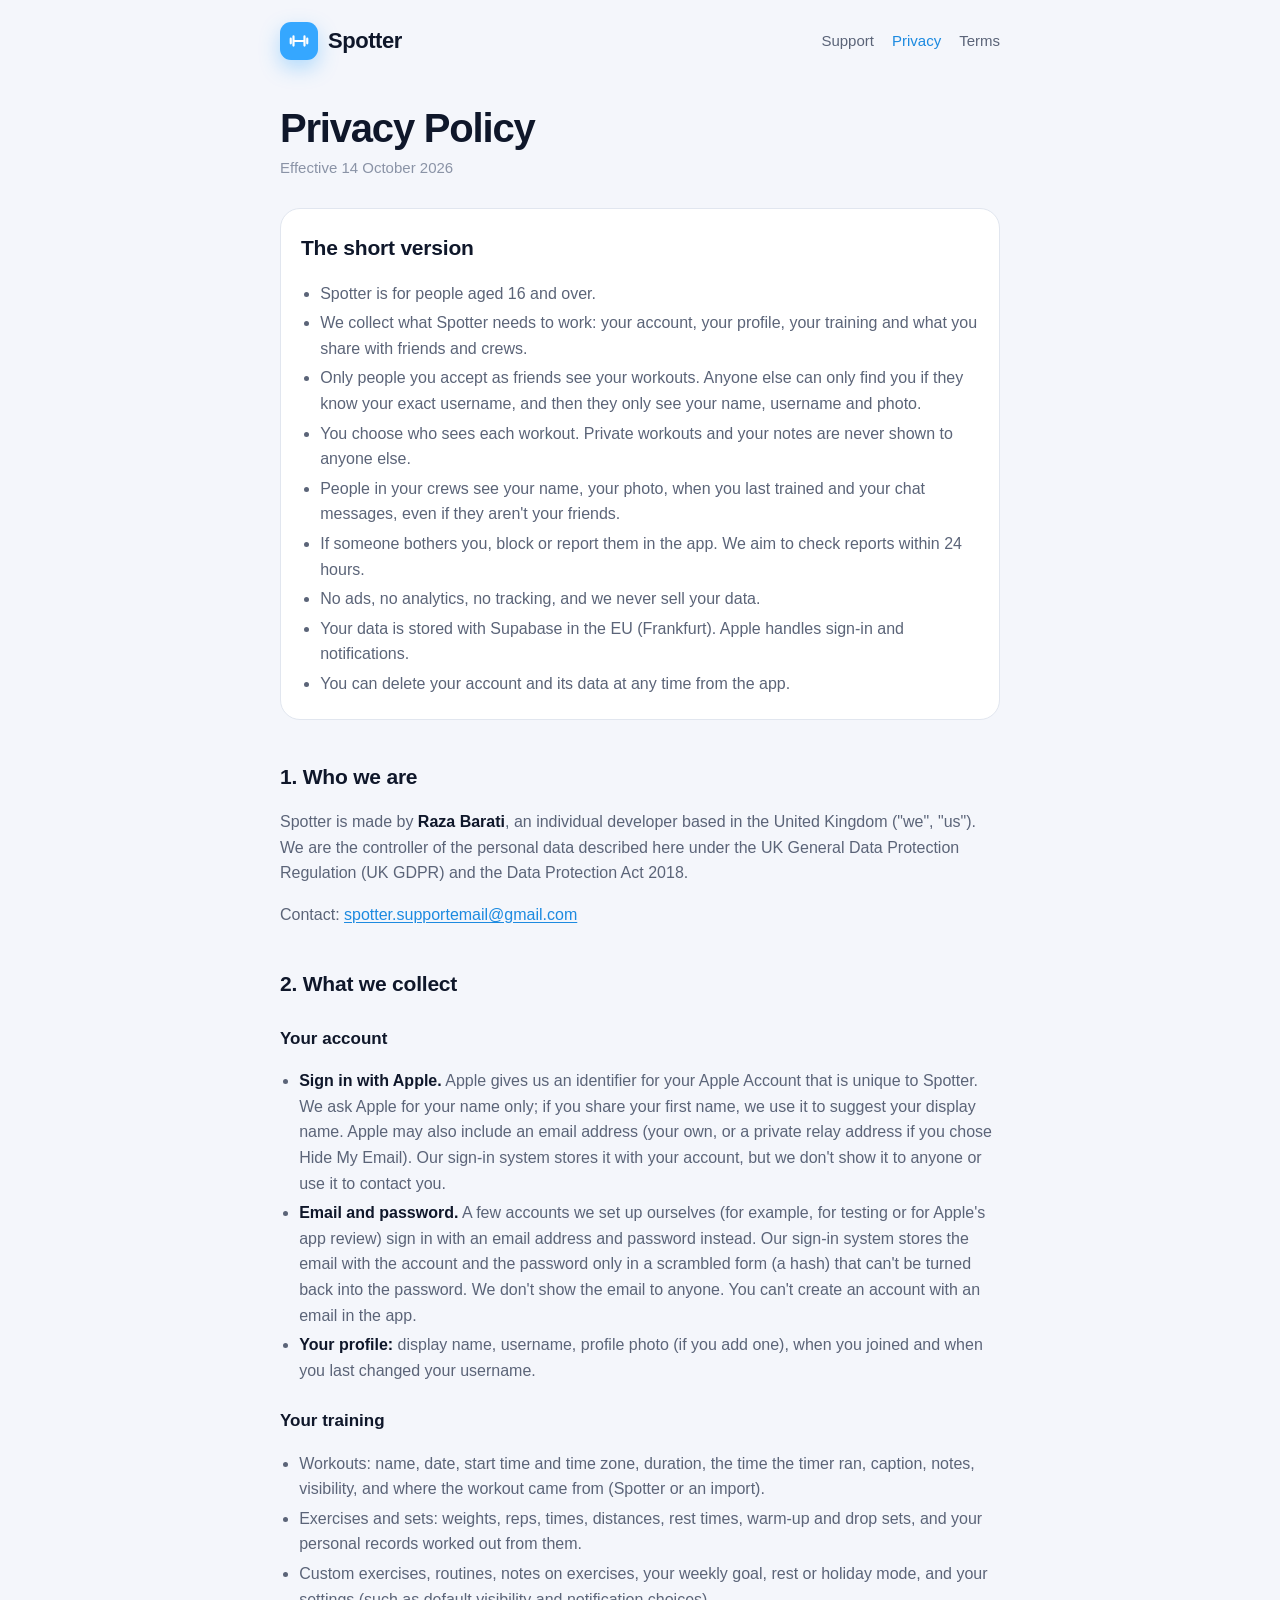
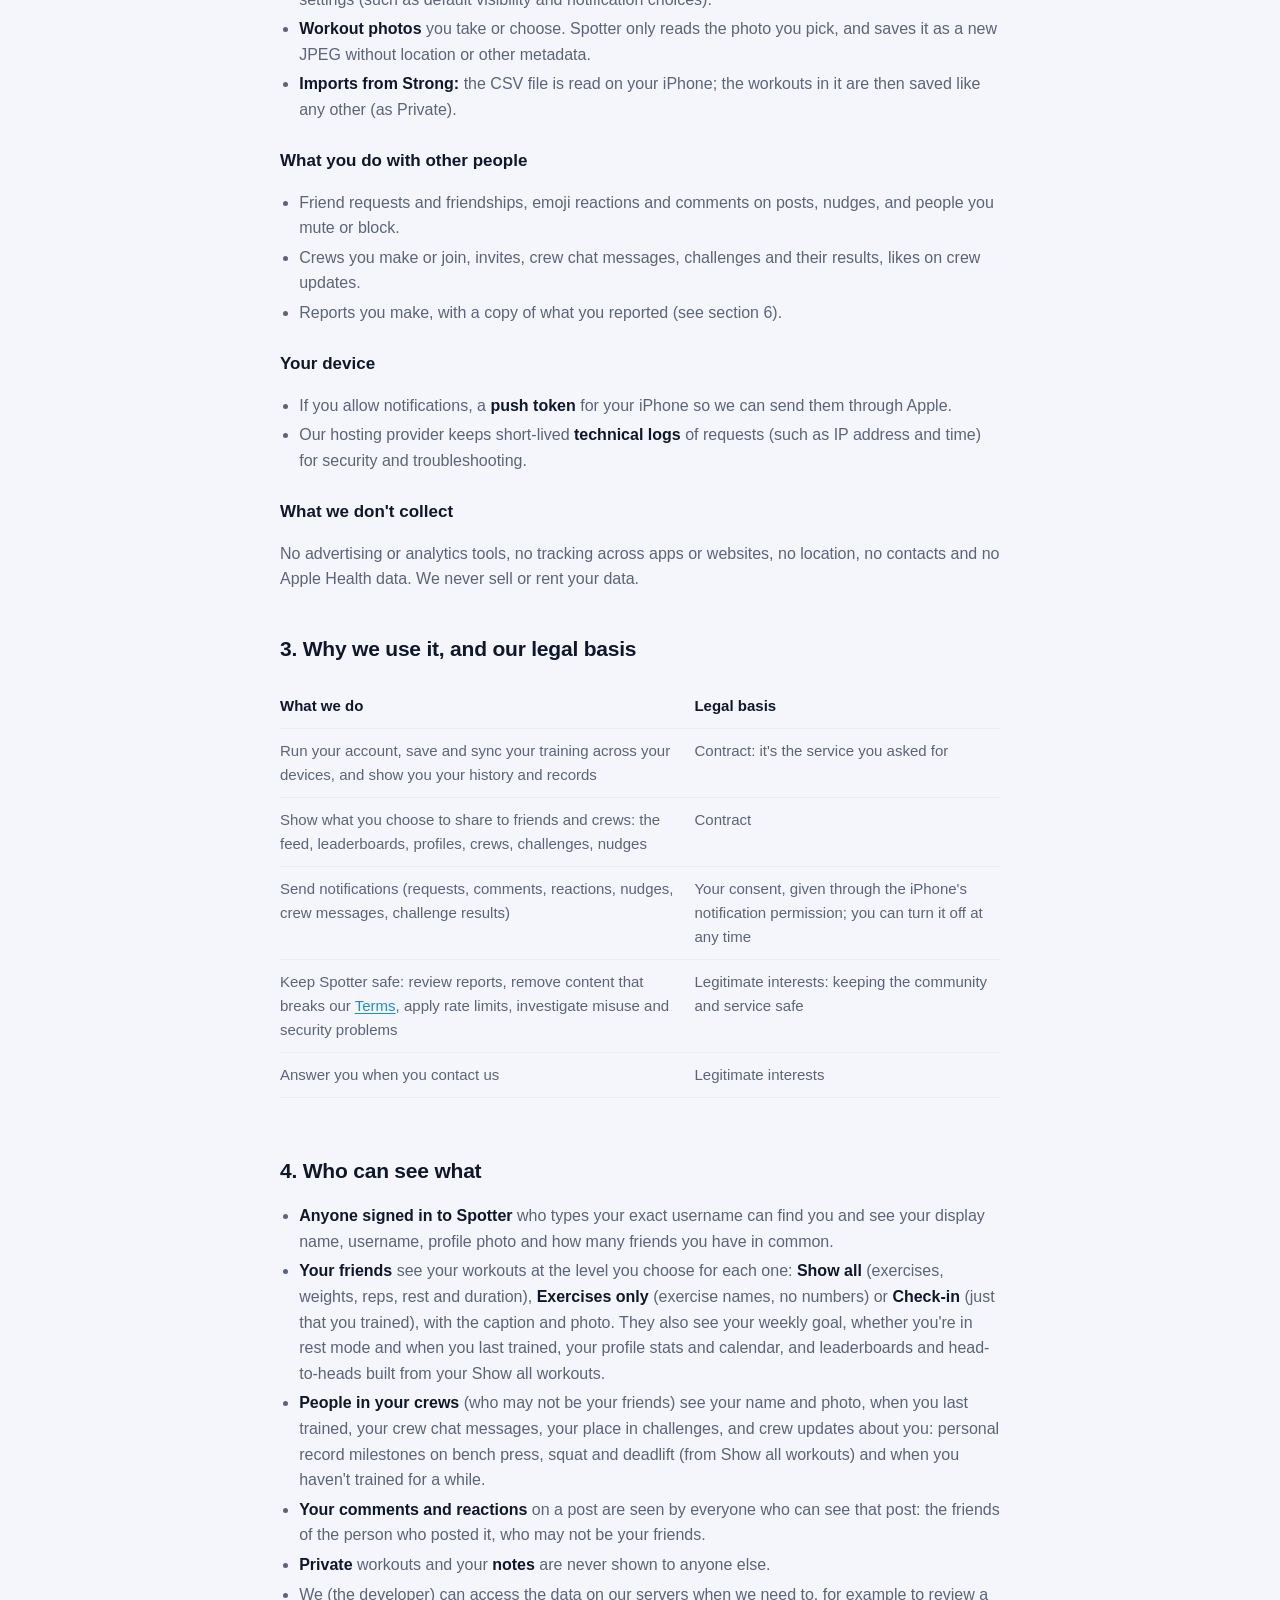
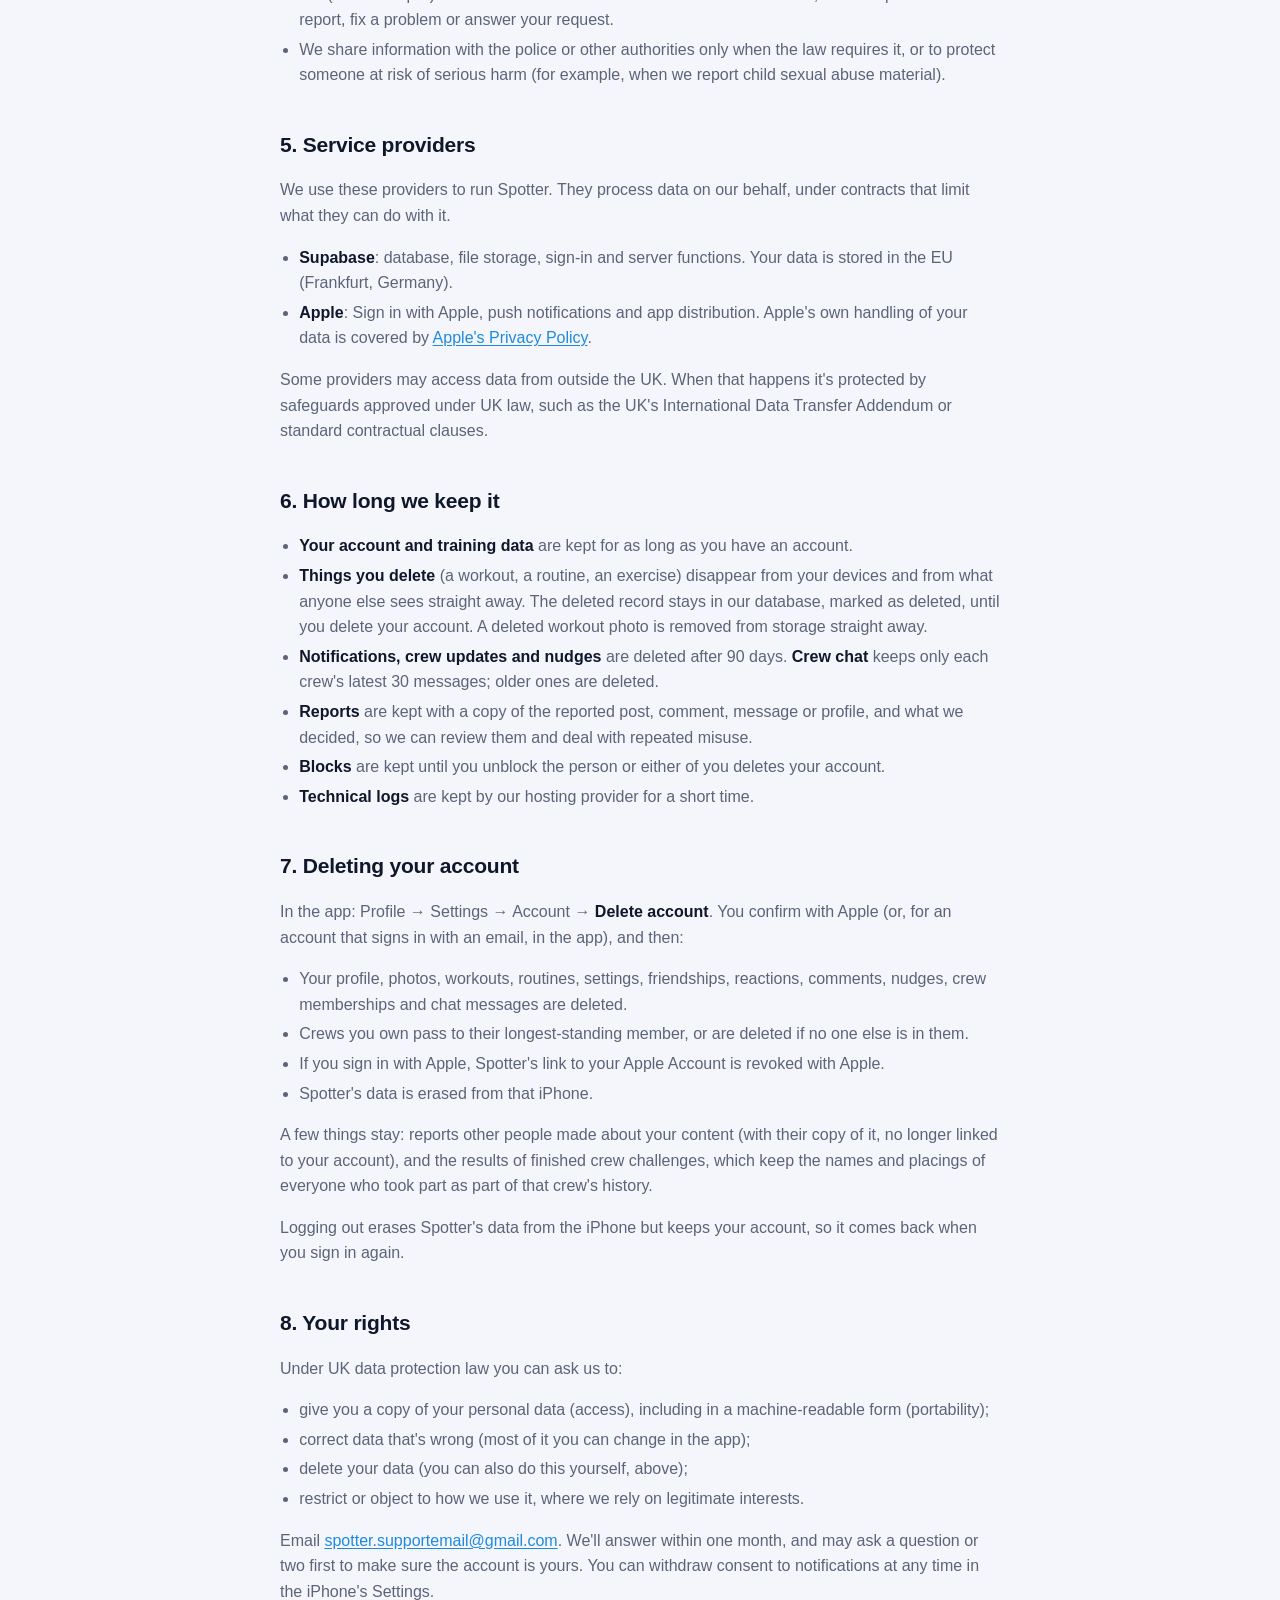
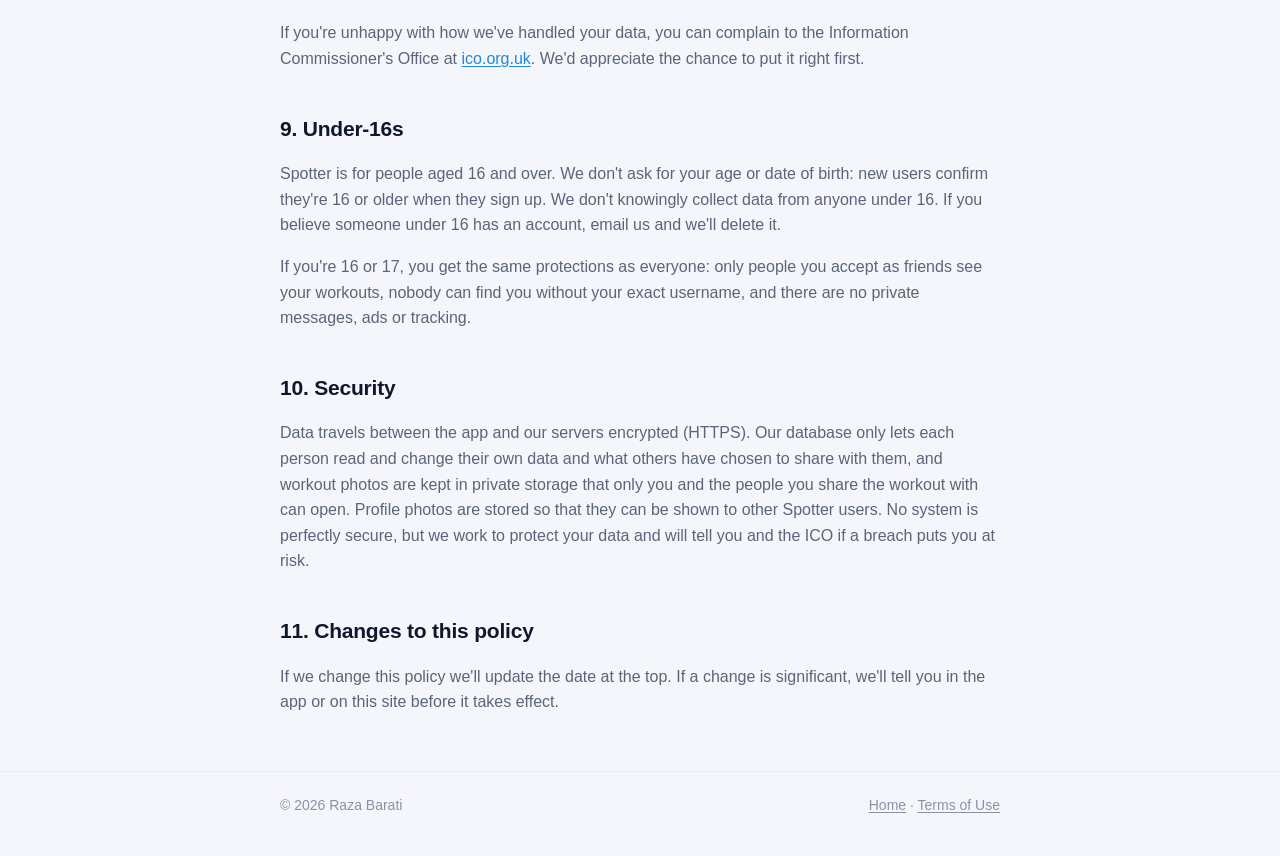
==== privacy.html @ 1de318d5 "Add files via upload" ====
<!doctype html>
<html lang="en-GB">
<head>
  <meta charset="utf-8">
  <meta name="viewport" content="width=device-width, initial-scale=1">
  <title>Spotter Privacy Policy</title>
  <meta name="description" content="What data Spotter collects, who can see it, how long it's kept and your rights.">
  <link rel="icon" href="icon.svg" type="image/svg+xml">
  <link rel="stylesheet" href="style.css">
</head>
<body>
  <header>
    <div class="wrap">
      <a class="brand" href="./">
        <span class="logo"><svg viewBox="0 0 24 24" fill="none" stroke="currentColor" stroke-width="2.4" stroke-linecap="round" stroke-linejoin="round" aria-hidden="true"><path d="M6 7v10M3 9.5v5M18 7v10M21 9.5v5M6 12h12"/></svg></span>
        <span>Spotter</span>
      </a>
      <nav aria-label="Site">
        <a href="./#support">Support</a>
        <a href="privacy.html" aria-current="page">Privacy</a>
        <a href="terms.html">Terms</a>
      </nav>
    </div>
  </header>

  <main class="wrap doc">
    <h1>Privacy Policy</h1>
    <p class="updated">Effective 14 October 2026</p>

    <div class="summary-box">
      <h2 style="margin-top: 16px">The short version</h2>
      <ul>
        <li>Spotter is for people aged 16 and over.</li>
        <li>We collect what Spotter needs to work: your account, your profile, your training and what you share with friends and crews.</li>
        <li>Only people you accept as friends see your workouts. Anyone else can only find you if they know your exact username, and then they only see your name, username and photo.</li>
        <li>You choose who sees each workout. Private workouts and your notes are never shown to anyone else.</li>
        <li>People in your crews see your name, your photo, when you last trained and your chat messages, even if they aren't your friends.</li>
        <li>If someone bothers you, block or report them in the app. We aim to check reports within 24 hours.</li>
        <li>No ads, no analytics, no tracking, and we never sell your data.</li>
        <li>Your data is stored with Supabase in the EU (Frankfurt). Apple handles sign-in and notifications.</li>
        <li>You can delete your account and its data at any time from the app.</li>
      </ul>
    </div>

    <h2>1. Who we are</h2>
    <p>Spotter is made by <strong>Raza Barati</strong>, an individual developer based in the United Kingdom ("we", "us"). We are the controller of the personal data described here under the UK General Data Protection Regulation (UK GDPR) and the Data Protection Act 2018.</p>
    <p>Contact: <a href="mailto:spotter.supportemail@gmail.com">spotter.supportemail@gmail.com</a></p>

    <h2>2. What we collect</h2>

    <h3>Your account</h3>
    <ul>
      <li><strong>Sign in with Apple.</strong> Apple gives us an identifier for your Apple Account that is unique to Spotter. We ask Apple for your name only; if you share your first name, we use it to suggest your display name. Apple may also include an email address (your own, or a private relay address if you chose Hide My Email). Our sign-in system stores it with your account, but we don't show it to anyone or use it to contact you.</li>
      <li><strong>Email and password.</strong> A few accounts we set up ourselves (for example, for testing or for Apple's app review) sign in with an email address and password instead. Our sign-in system stores the email with the account and the password only in a scrambled form (a hash) that can't be turned back into the password. We don't show the email to anyone. You can't create an account with an email in the app.</li>
      <li><strong>Your profile:</strong> display name, username, profile photo (if you add one), when you joined and when you last changed your username.</li>
    </ul>

    <h3>Your training</h3>
    <ul>
      <li>Workouts: name, date, start time and time zone, duration, the time the timer ran, caption, notes, visibility, and where the workout came from (Spotter or an import).</li>
      <li>Exercises and sets: weights, reps, times, distances, rest times, warm-up and drop sets, and your personal records worked out from them.</li>
      <li>Custom exercises, routines, notes on exercises, your weekly goal, rest or holiday mode, and your settings (such as default visibility and notification choices).</li>
      <li><strong>Workout photos</strong> you take or choose. Spotter only reads the photo you pick, and saves it as a new JPEG without location or other metadata.</li>
      <li><strong>Imports from Strong:</strong> the CSV file is read on your iPhone; the workouts in it are then saved like any other (as Private).</li>
    </ul>

    <h3>What you do with other people</h3>
    <ul>
      <li>Friend requests and friendships, emoji reactions and comments on posts, nudges, and people you mute or block.</li>
      <li>Crews you make or join, invites, crew chat messages, challenges and their results, likes on crew updates.</li>
      <li>Reports you make, with a copy of what you reported (see section 6).</li>
    </ul>

    <h3>Your device</h3>
    <ul>
      <li>If you allow notifications, a <strong>push token</strong> for your iPhone so we can send them through Apple.</li>
      <li>Our hosting provider keeps short-lived <strong>technical logs</strong> of requests (such as IP address and time) for security and troubleshooting.</li>
    </ul>

    <h3>What we don't collect</h3>
    <p>No advertising or analytics tools, no tracking across apps or websites, no location, no contacts and no Apple Health data. We never sell or rent your data.</p>

    <h2>3. Why we use it, and our legal basis</h2>
    <div class="table-scroll">
      <table>
        <tr><th>What we do</th><th>Legal basis</th></tr>
        <tr><td>Run your account, save and sync your training across your devices, and show you your history and records</td><td>Contract: it's the service you asked for</td></tr>
        <tr><td>Show what you choose to share to friends and crews: the feed, leaderboards, profiles, crews, challenges, nudges</td><td>Contract</td></tr>
        <tr><td>Send notifications (requests, comments, reactions, nudges, crew messages, challenge results)</td><td>Your consent, given through the iPhone's notification permission; you can turn it off at any time</td></tr>
        <tr><td>Keep Spotter safe: review reports, remove content that breaks our <a href="terms.html">Terms</a>, apply rate limits, investigate misuse and security problems</td><td>Legitimate interests: keeping the community and service safe</td></tr>
        <tr><td>Answer you when you contact us</td><td>Legitimate interests</td></tr>
      </table>
    </div>

    <h2>4. Who can see what</h2>
    <ul>
      <li><strong>Anyone signed in to Spotter</strong> who types your exact username can find you and see your display name, username, profile photo and how many friends you have in common.</li>
      <li><strong>Your friends</strong> see your workouts at the level you choose for each one: <strong>Show all</strong> (exercises, weights, reps, rest and duration), <strong>Exercises only</strong> (exercise names, no numbers) or <strong>Check-in</strong> (just that you trained), with the caption and photo. They also see your weekly goal, whether you're in rest mode and when you last trained, your profile stats and calendar, and leaderboards and head-to-heads built from your Show all workouts.</li>
      <li><strong>People in your crews</strong> (who may not be your friends) see your name and photo, when you last trained, your crew chat messages, your place in challenges, and crew updates about you: personal record milestones on bench press, squat and deadlift (from Show all workouts) and when you haven't trained for a while.</li>
      <li><strong>Your comments and reactions</strong> on a post are seen by everyone who can see that post: the friends of the person who posted it, who may not be your friends.</li>
      <li><strong>Private</strong> workouts and your <strong>notes</strong> are never shown to anyone else.</li>
      <li>We (the developer) can access the data on our servers when we need to, for example to review a report, fix a problem or answer your request.</li>
      <li>We share information with the police or other authorities only when the law requires it, or to protect someone at risk of serious harm (for example, when we report child sexual abuse material).</li>
    </ul>

    <h2>5. Service providers</h2>
    <p>We use these providers to run Spotter. They process data on our behalf, under contracts that limit what they can do with it.</p>
    <ul>
      <li><strong>Supabase</strong>: database, file storage, sign-in and server functions. Your data is stored in the EU (Frankfurt, Germany).</li>
      <li><strong>Apple</strong>: Sign in with Apple, push notifications and app distribution. Apple's own handling of your data is covered by <a href="https://www.apple.com/legal/privacy/">Apple's Privacy Policy</a>.</li>
    </ul>
    <p>Some providers may access data from outside the UK. When that happens it's protected by safeguards approved under UK law, such as the UK's International Data Transfer Addendum or standard contractual clauses.</p>

    <h2>6. How long we keep it</h2>
    <ul>
      <li><strong>Your account and training data</strong> are kept for as long as you have an account.</li>
      <li><strong>Things you delete</strong> (a workout, a routine, an exercise) disappear from your devices and from what anyone else sees straight away. The deleted record stays in our database, marked as deleted, until you delete your account. A deleted workout photo is removed from storage straight away.</li>
      <li><strong>Notifications, crew updates and nudges</strong> are deleted after 90 days. <strong>Crew chat</strong> keeps only each crew's latest 30 messages; older ones are deleted.</li>
      <li><strong>Reports</strong> are kept with a copy of the reported post, comment, message or profile, and what we decided, so we can review them and deal with repeated misuse.</li>
      <li><strong>Blocks</strong> are kept until you unblock the person or either of you deletes your account.</li>
      <li><strong>Technical logs</strong> are kept by our hosting provider for a short time.</li>
    </ul>

    <h2>7. Deleting your account</h2>
    <p>In the app: Profile → Settings → Account → <strong>Delete account</strong>. You confirm with Apple (or, for an account that signs in with an email, in the app), and then:</p>
    <ul>
      <li>Your profile, photos, workouts, routines, settings, friendships, reactions, comments, nudges, crew memberships and chat messages are deleted.</li>
      <li>Crews you own pass to their longest-standing member, or are deleted if no one else is in them.</li>
      <li>If you sign in with Apple, Spotter's link to your Apple Account is revoked with Apple.</li>
      <li>Spotter's data is erased from that iPhone.</li>
    </ul>
    <p>A few things stay: reports other people made about your content (with their copy of it, no longer linked to your account), and the results of finished crew challenges, which keep the names and placings of everyone who took part as part of that crew's history.</p>
    <p>Logging out erases Spotter's data from the iPhone but keeps your account, so it comes back when you sign in again.</p>

    <h2>8. Your rights</h2>
    <p>Under UK data protection law you can ask us to:</p>
    <ul>
      <li>give you a copy of your personal data (access), including in a machine-readable form (portability);</li>
      <li>correct data that's wrong (most of it you can change in the app);</li>
      <li>delete your data (you can also do this yourself, above);</li>
      <li>restrict or object to how we use it, where we rely on legitimate interests.</li>
    </ul>
    <p>Email <a href="mailto:spotter.supportemail@gmail.com">spotter.supportemail@gmail.com</a>. We'll answer within one month, and may ask a question or two first to make sure the account is yours. You can withdraw consent to notifications at any time in the iPhone's Settings.</p>
    <p>If you're unhappy with how we've handled your data, you can complain to the Information Commissioner's Office at <a href="https://ico.org.uk/make-a-complaint/">ico.org.uk</a>. We'd appreciate the chance to put it right first.</p>

    <h2>9. Under-16s</h2>
    <p>Spotter is for people aged 16 and over. We don't ask for your age or date of birth: new users confirm they're 16 or older when they sign up. We don't knowingly collect data from anyone under 16. If you believe someone under 16 has an account, email us and we'll delete it.</p>
    <p>If you're 16 or 17, you get the same protections as everyone: only people you accept as friends see your workouts, nobody can find you without your exact username, and there are no private messages, ads or tracking.</p>

    <h2>10. Security</h2>
    <p>Data travels between the app and our servers encrypted (HTTPS). Our database only lets each person read and change their own data and what others have chosen to share with them, and workout photos are kept in private storage that only you and the people you share the workout with can open. Profile photos are stored so that they can be shown to other Spotter users. No system is perfectly secure, but we work to protect your data and will tell you and the ICO if a breach puts you at risk.</p>

    <h2>11. Changes to this policy</h2>
    <p>If we change this policy we'll update the date at the top. If a change is significant, we'll tell you in the app or on this site before it takes effect.</p>
  </main>

  <footer>
    <div class="wrap">
      <span>© 2026 Raza Barati</span>
      <span><a href="./">Home</a> · <a href="terms.html">Terms of Use</a></span>
    </div>
  </footer>
</body>
</html>
---- style.css ----
/* Spotter's site: the app's Z10 colours (docs/mockups/Spotter-Z10-screens), light and dark. */

:root {
  --bg-page: #F4F6FB;
  --bg-surface: #FFFFFF;
  --bg-fill: #EEF2F8;
  --border: #E1E6EF;
  --separator: #E9EDF4;
  --text-primary: #0F172A;
  --text-secondary: #5B6478;
  --text-tertiary: #8A93A6;
  --accent: #35A7FF;
  --accent-text: #1C8AE0;
  --accent-tint: rgba(53, 167, 255, 0.12);
  --accent-glow: rgba(53, 167, 255, 0.35);
  --hero-glow: rgba(53, 167, 255, 0.16);
  color-scheme: light dark;
}

@media (prefers-color-scheme: dark) {
  :root {
    --bg-page: #22262E;
    --bg-surface: #2C3039;
    --bg-fill: #363B46;
    --border: #363B46;
    --separator: #3A3F4A;
    --text-primary: #F4F5F8;
    --text-secondary: #A0A6B3;
    --text-tertiary: #7F8593;
    --accent-text: #5DB8FF;
    --accent-tint: rgba(53, 167, 255, 0.16);
    --hero-glow: rgba(53, 167, 255, 0.22);
  }
}

* { box-sizing: border-box; }

html { -webkit-text-size-adjust: 100%; }

body {
  margin: 0;
  background: var(--bg-page);
  color: var(--text-primary);
  font: 16px/1.6 -apple-system, BlinkMacSystemFont, "SF Pro Text", "Segoe UI", Roboto, Helvetica, Arial, sans-serif;
}

a { color: var(--accent-text); text-underline-offset: 2px; }
a:hover { text-decoration-thickness: 2px; }

.wrap { max-width: 760px; margin: 0 auto; padding: 0 20px; }

/* Header */

header { padding: 22px 0; }
header .wrap { display: flex; align-items: center; justify-content: space-between; gap: 16px; flex-wrap: wrap; }

.brand { display: flex; align-items: center; gap: 10px; color: var(--text-primary); text-decoration: none; }
.brand span { font-size: 22px; font-weight: 700; letter-spacing: -0.02em; }

.logo {
  display: grid; place-items: center;
  width: 38px; height: 38px; border-radius: 11px;
  background: var(--accent); color: #FFFFFF;
  box-shadow: 0 8px 20px var(--accent-glow);
  flex: none;
}
.logo svg { width: 22px; height: 22px; }

nav { display: flex; gap: 18px; font-size: 15px; font-weight: 500; }
nav a { color: var(--text-secondary); text-decoration: none; }
nav a:hover, nav a[aria-current="page"] { color: var(--accent-text); }

/* Home */

.hero { position: relative; padding: 56px 0 40px; }
.hero::before {
  content: ""; position: absolute; z-index: -1;
  width: 360px; height: 360px; left: -80px; top: -40px; border-radius: 50%;
  background: radial-gradient(circle, var(--hero-glow), transparent 70%);
}
.hero h1 { margin: 0 0 14px; font-size: clamp(34px, 7vw, 52px); line-height: 1.08; letter-spacing: -0.03em; }
.hero p { margin: 0; max-width: 34em; font-size: 18px; color: var(--text-secondary); }

.features { display: grid; grid-template-columns: repeat(auto-fit, minmax(210px, 1fr)); gap: 12px; margin: 8px 0 48px; }

.card {
  background: var(--bg-surface);
  border: 1px solid var(--border);
  border-radius: 20px;
  padding: 18px;
}
.card h3 { margin: 0 0 4px; font-size: 16px; }
.card p { margin: 0; font-size: 15px; color: var(--text-secondary); }

.contact {
  display: flex; align-items: center; justify-content: space-between; gap: 12px; flex-wrap: wrap;
  background: var(--accent-tint); border-radius: 18px; padding: 18px 20px; margin: 0 0 20px;
}
.contact strong { display: block; }
.contact span { color: var(--text-secondary); font-size: 15px; }
.button {
  display: inline-block; padding: 11px 18px; border-radius: 999px;
  background: var(--accent); color: #FFFFFF; font-weight: 600; text-decoration: none;
}

details {
  background: var(--bg-surface); border: 1px solid var(--border); border-radius: 16px;
  padding: 0 18px; margin: 0 0 10px;
}
summary { cursor: pointer; padding: 15px 0; font-weight: 600; list-style-position: outside; }
details[open] summary { border-bottom: 1px solid var(--separator); margin-bottom: 12px; }
details p { margin: 0 0 14px; color: var(--text-secondary); }

/* Legal pages */

.doc { padding-top: 24px; padding-bottom: 40px; }
.doc h1 { margin: 0 0 6px; font-size: clamp(30px, 6vw, 40px); line-height: 1.1; letter-spacing: -0.03em; }
.doc .updated { margin: 0 0 28px; color: var(--text-tertiary); font-size: 15px; }
.doc h2 { margin: 40px 0 10px; font-size: 21px; letter-spacing: -0.01em; }
.doc h3 { margin: 24px 0 6px; font-size: 17px; }
.doc p, .doc li { color: var(--text-secondary); }
.doc strong { color: var(--text-primary); font-weight: 600; }
.doc ul { padding-left: 1.2em; }
.doc li { margin: 4px 0; }

.summary-box {
  background: var(--bg-surface); border: 1px solid var(--border); border-radius: 20px;
  padding: 6px 20px; margin: 0 0 8px;
}

table { width: 100%; border-collapse: collapse; margin: 8px 0 16px; font-size: 15px; }
th, td { text-align: left; vertical-align: top; padding: 10px 12px 10px 0; border-bottom: 1px solid var(--separator); }
th { color: var(--text-primary); font-weight: 600; }
td { color: var(--text-secondary); }
.table-scroll { overflow-x: auto; }

/* Footer */

footer { border-top: 1px solid var(--separator); padding: 22px 0 40px; color: var(--text-tertiary); font-size: 14px; }
footer .wrap { display: flex; justify-content: space-between; gap: 12px; flex-wrap: wrap; }
footer a { color: var(--text-tertiary); }
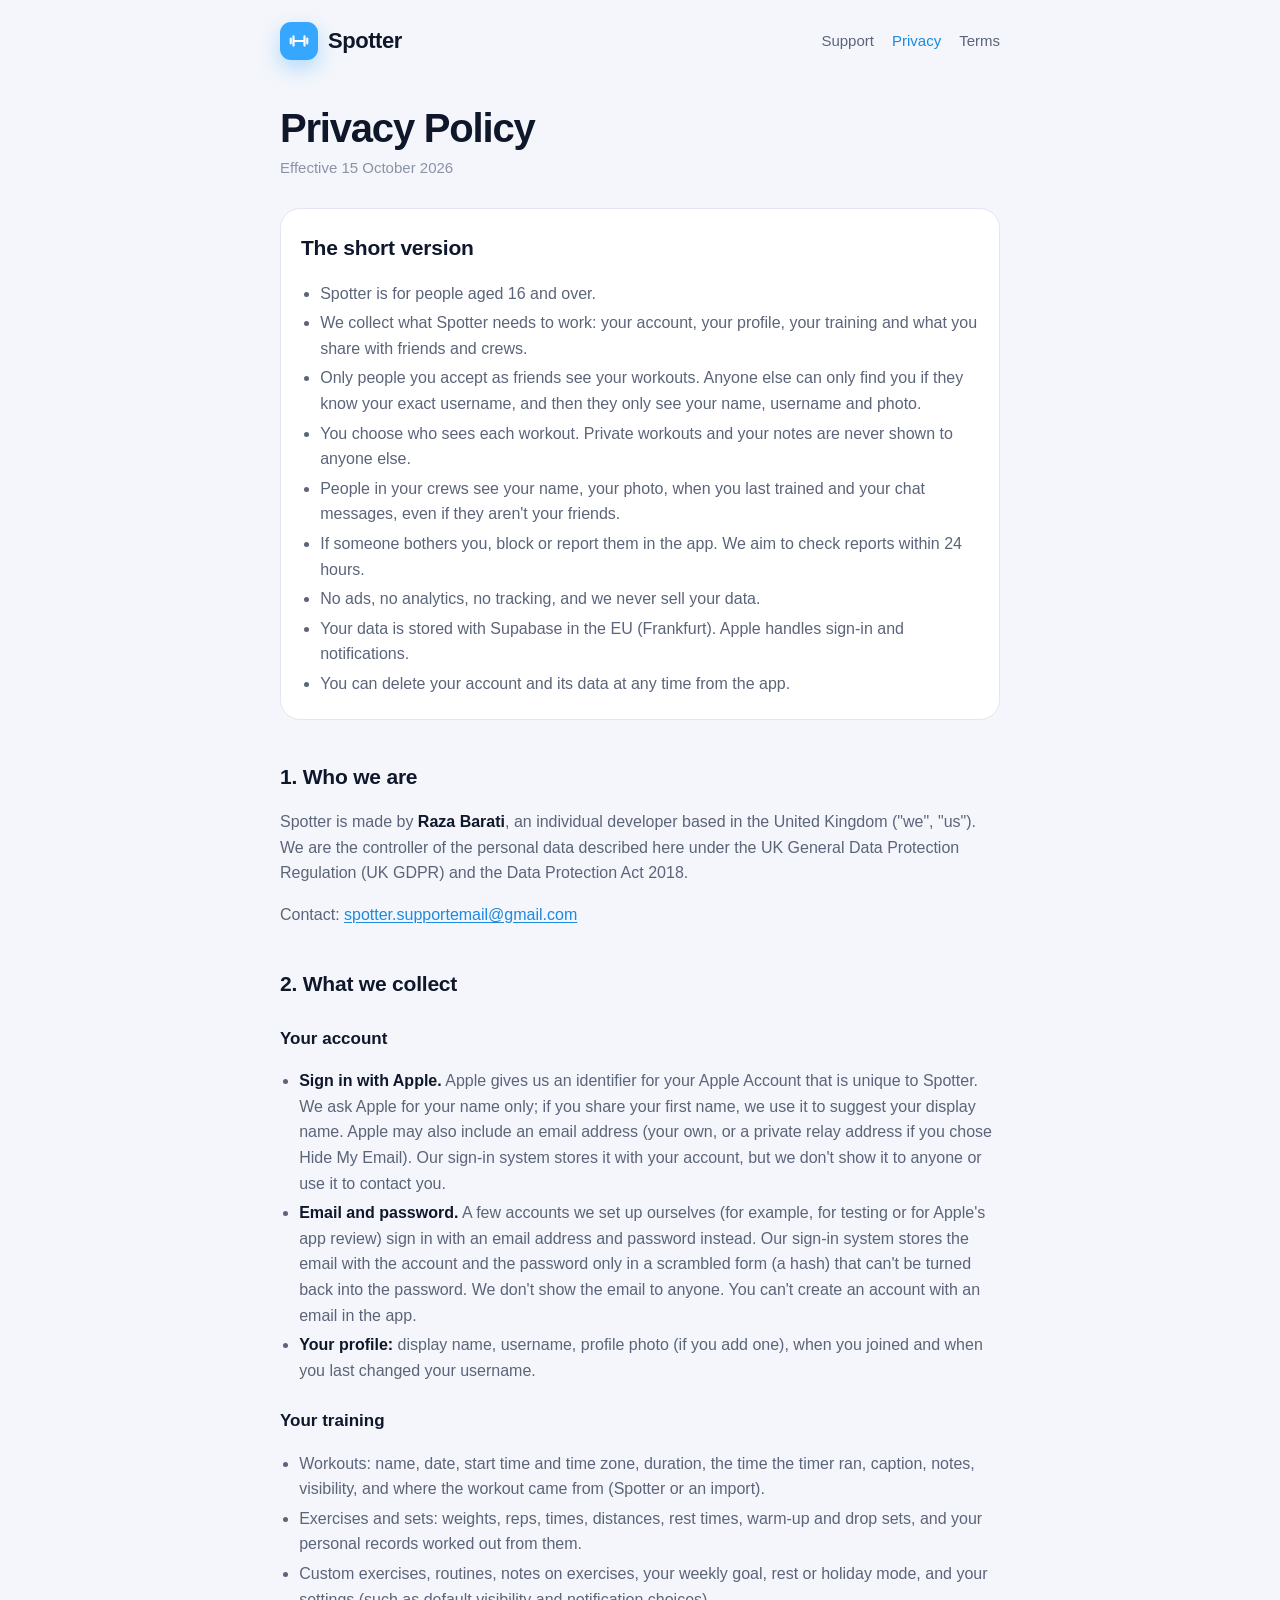
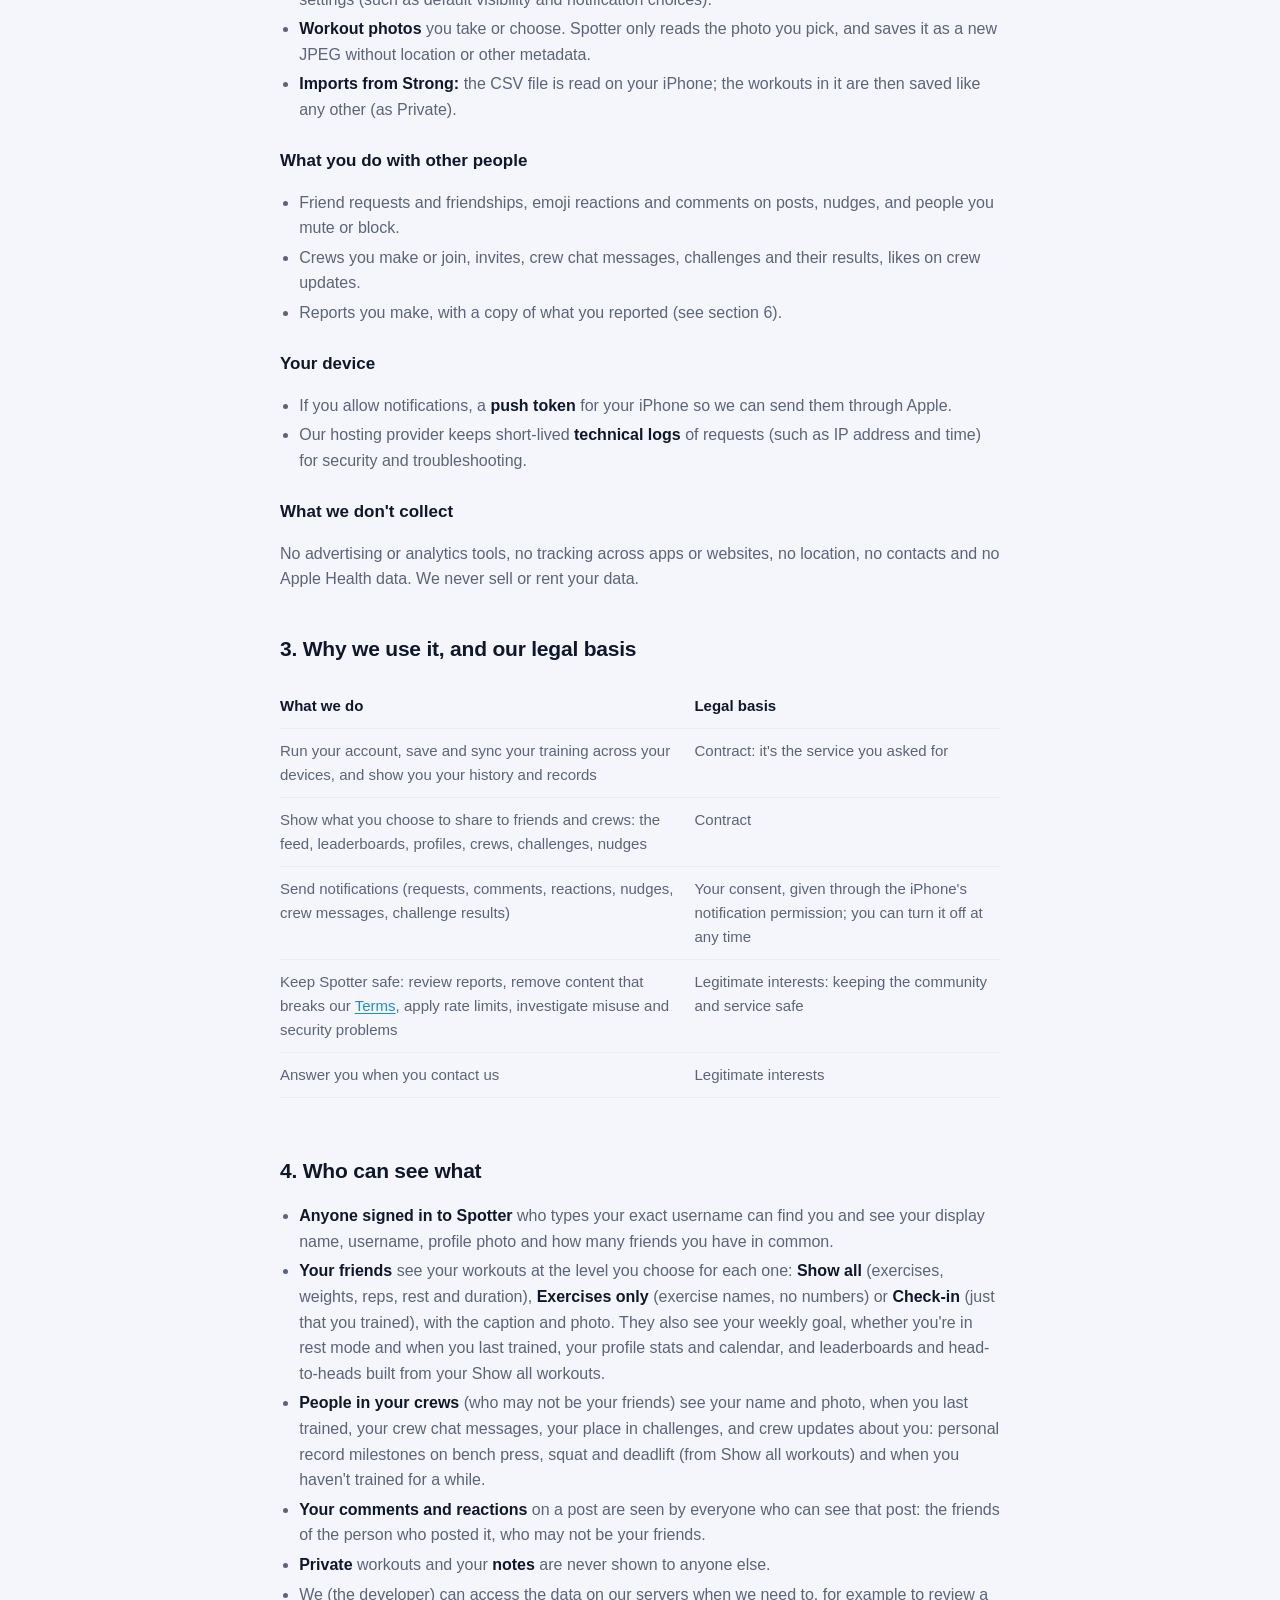
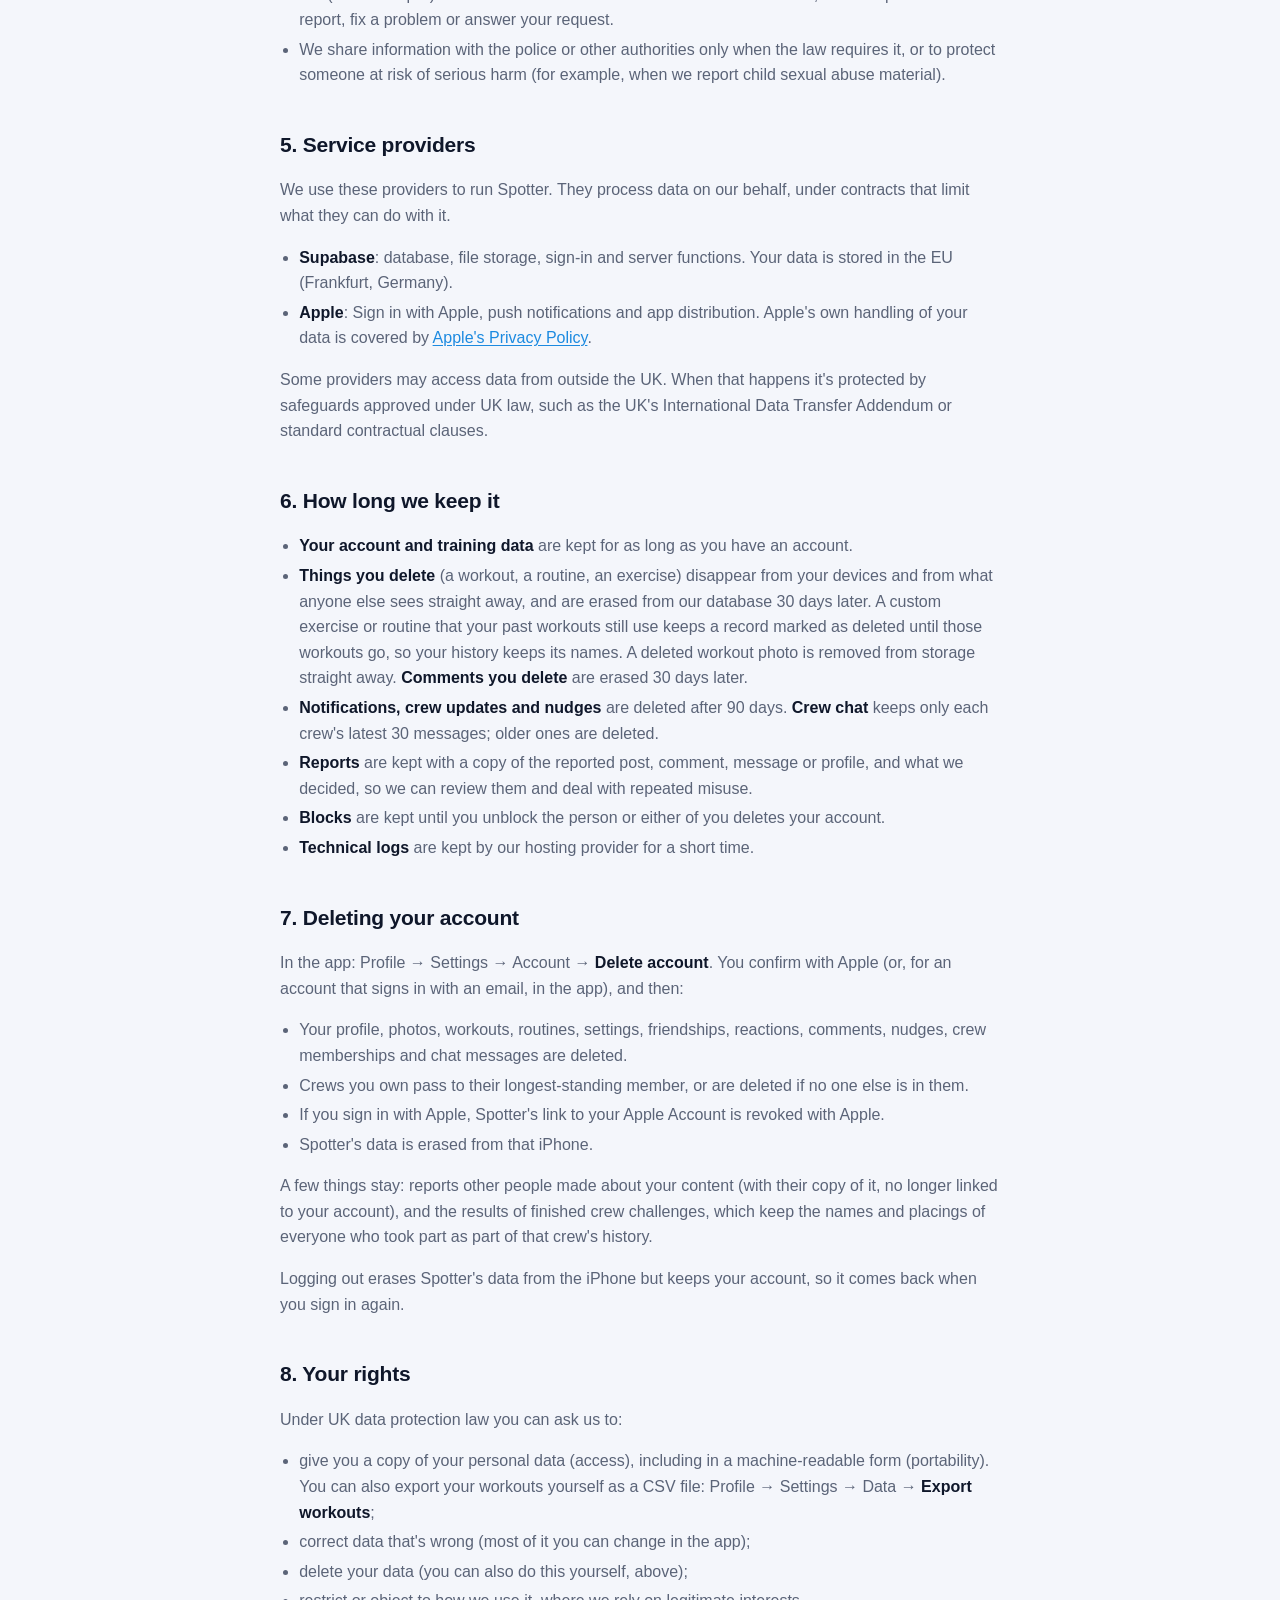
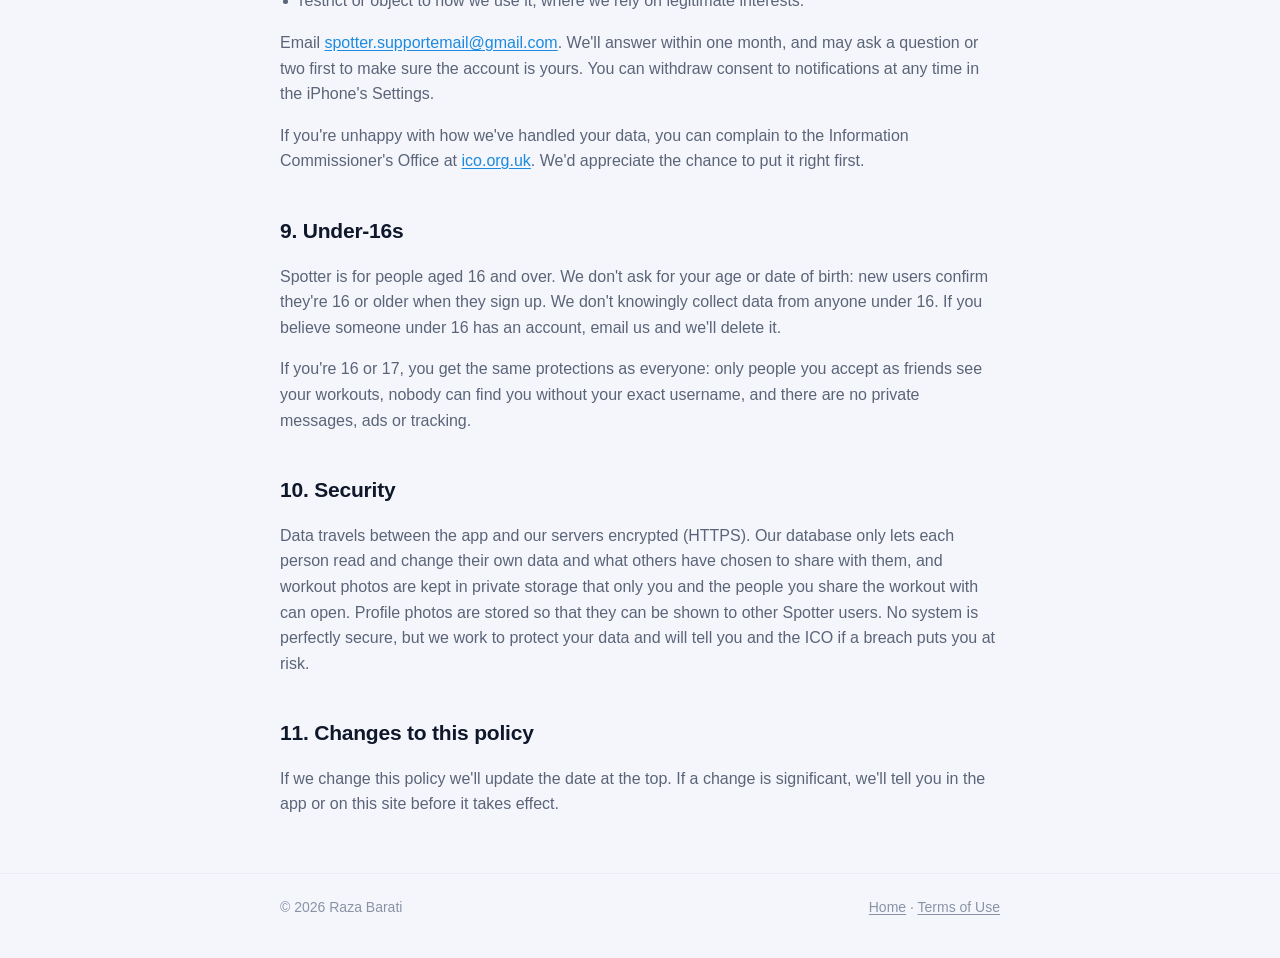
==== commit 339b0fb2: "update" ====
--- a/privacy.html
+++ b/privacy.html
@@ -25,7 +25,7 @@
 
   <main class="wrap doc">
     <h1>Privacy Policy</h1>
-    <p class="updated">Effective 14 October 2026</p>
+    <p class="updated">Effective 15 October 2026</p>
 
     <div class="summary-box">
       <h2 style="margin-top: 16px">The short version</h2>
@@ -114,7 +114,7 @@
     <h2>6. How long we keep it</h2>
     <ul>
       <li><strong>Your account and training data</strong> are kept for as long as you have an account.</li>
-      <li><strong>Things you delete</strong> (a workout, a routine, an exercise) disappear from your devices and from what anyone else sees straight away. The deleted record stays in our database, marked as deleted, until you delete your account. A deleted workout photo is removed from storage straight away.</li>
+      <li><strong>Things you delete</strong> (a workout, a routine, an exercise) disappear from your devices and from what anyone else sees straight away, and are erased from our database 30 days later. A custom exercise or routine that your past workouts still use keeps a record marked as deleted until those workouts go, so your history keeps its names. A deleted workout photo is removed from storage straight away. <strong>Comments you delete</strong> are erased 30 days later.</li>
       <li><strong>Notifications, crew updates and nudges</strong> are deleted after 90 days. <strong>Crew chat</strong> keeps only each crew's latest 30 messages; older ones are deleted.</li>
       <li><strong>Reports</strong> are kept with a copy of the reported post, comment, message or profile, and what we decided, so we can review them and deal with repeated misuse.</li>
       <li><strong>Blocks</strong> are kept until you unblock the person or either of you deletes your account.</li>
@@ -135,7 +135,7 @@
     <h2>8. Your rights</h2>
     <p>Under UK data protection law you can ask us to:</p>
     <ul>
-      <li>give you a copy of your personal data (access), including in a machine-readable form (portability);</li>
+      <li>give you a copy of your personal data (access), including in a machine-readable form (portability). You can also export your workouts yourself as a CSV file: Profile → Settings → Data → <strong>Export workouts</strong>;</li>
       <li>correct data that's wrong (most of it you can change in the app);</li>
       <li>delete your data (you can also do this yourself, above);</li>
       <li>restrict or object to how we use it, where we rely on legitimate interests.</li>
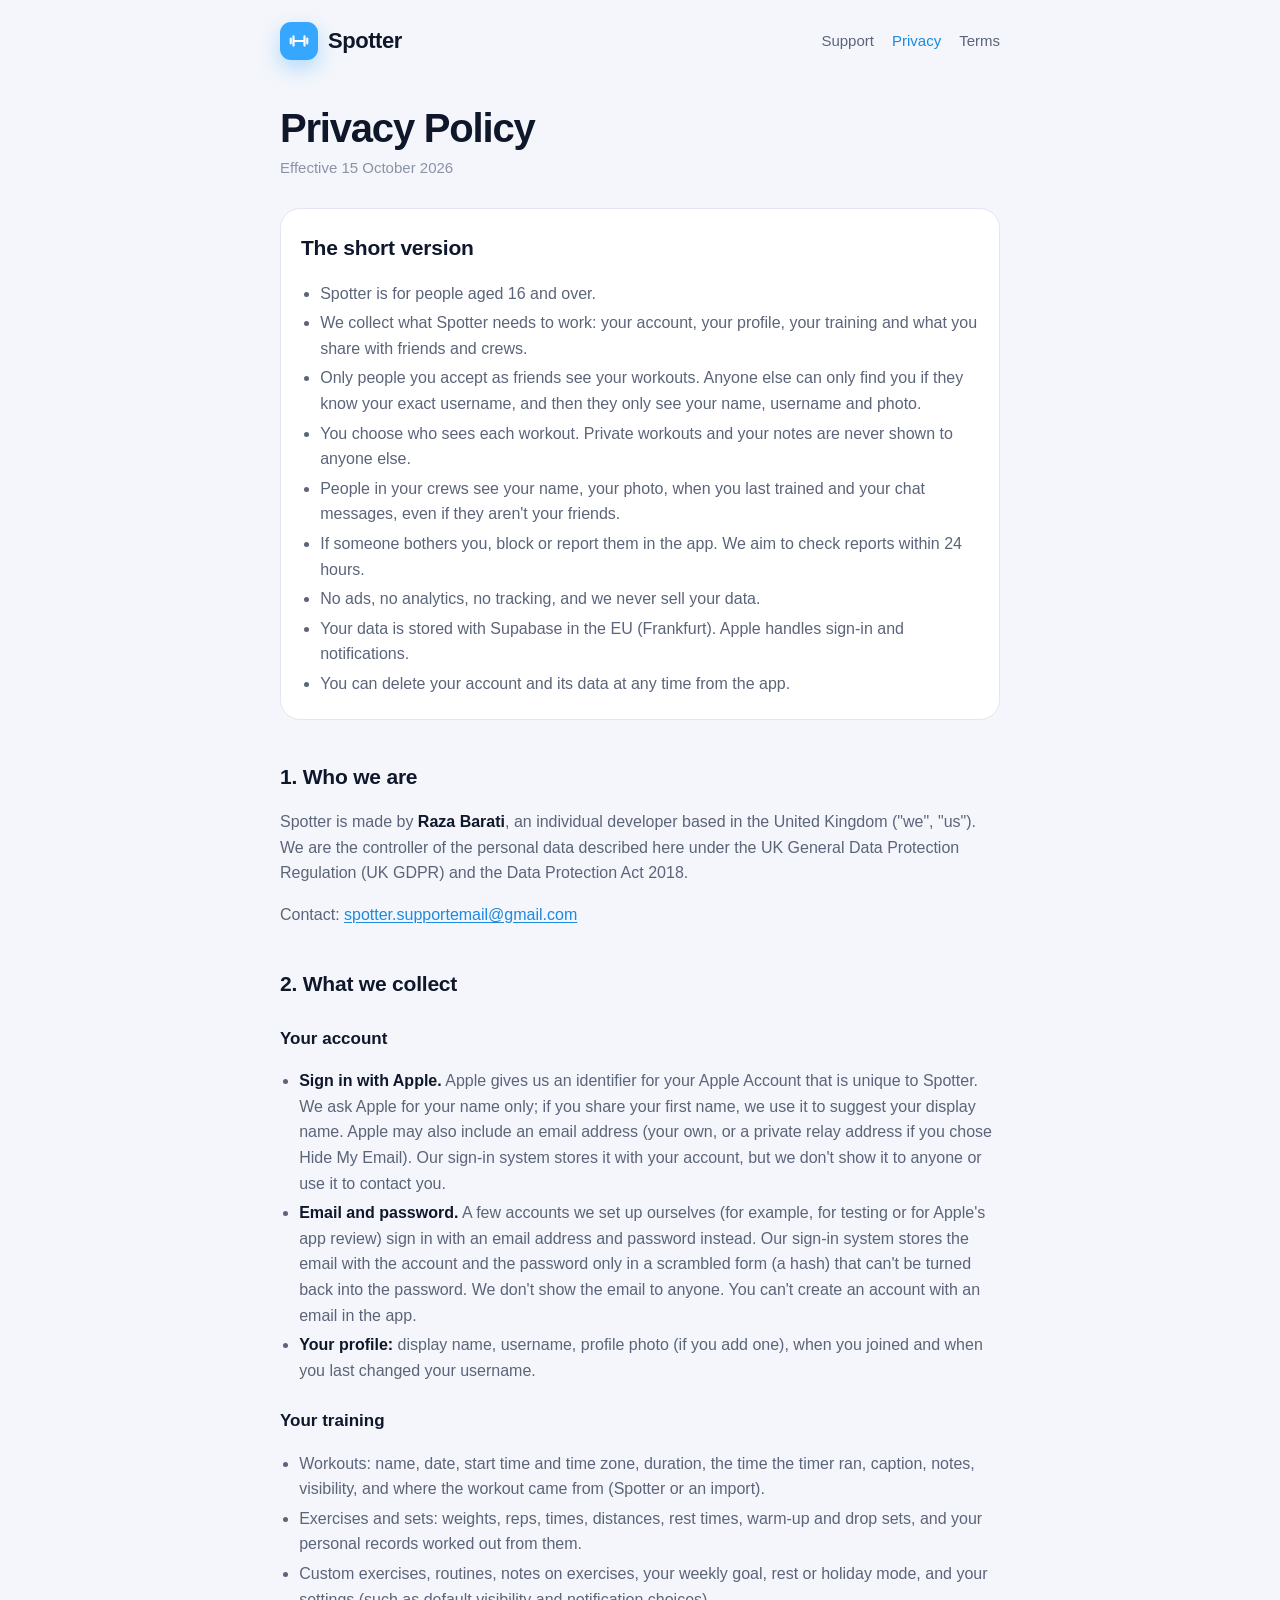
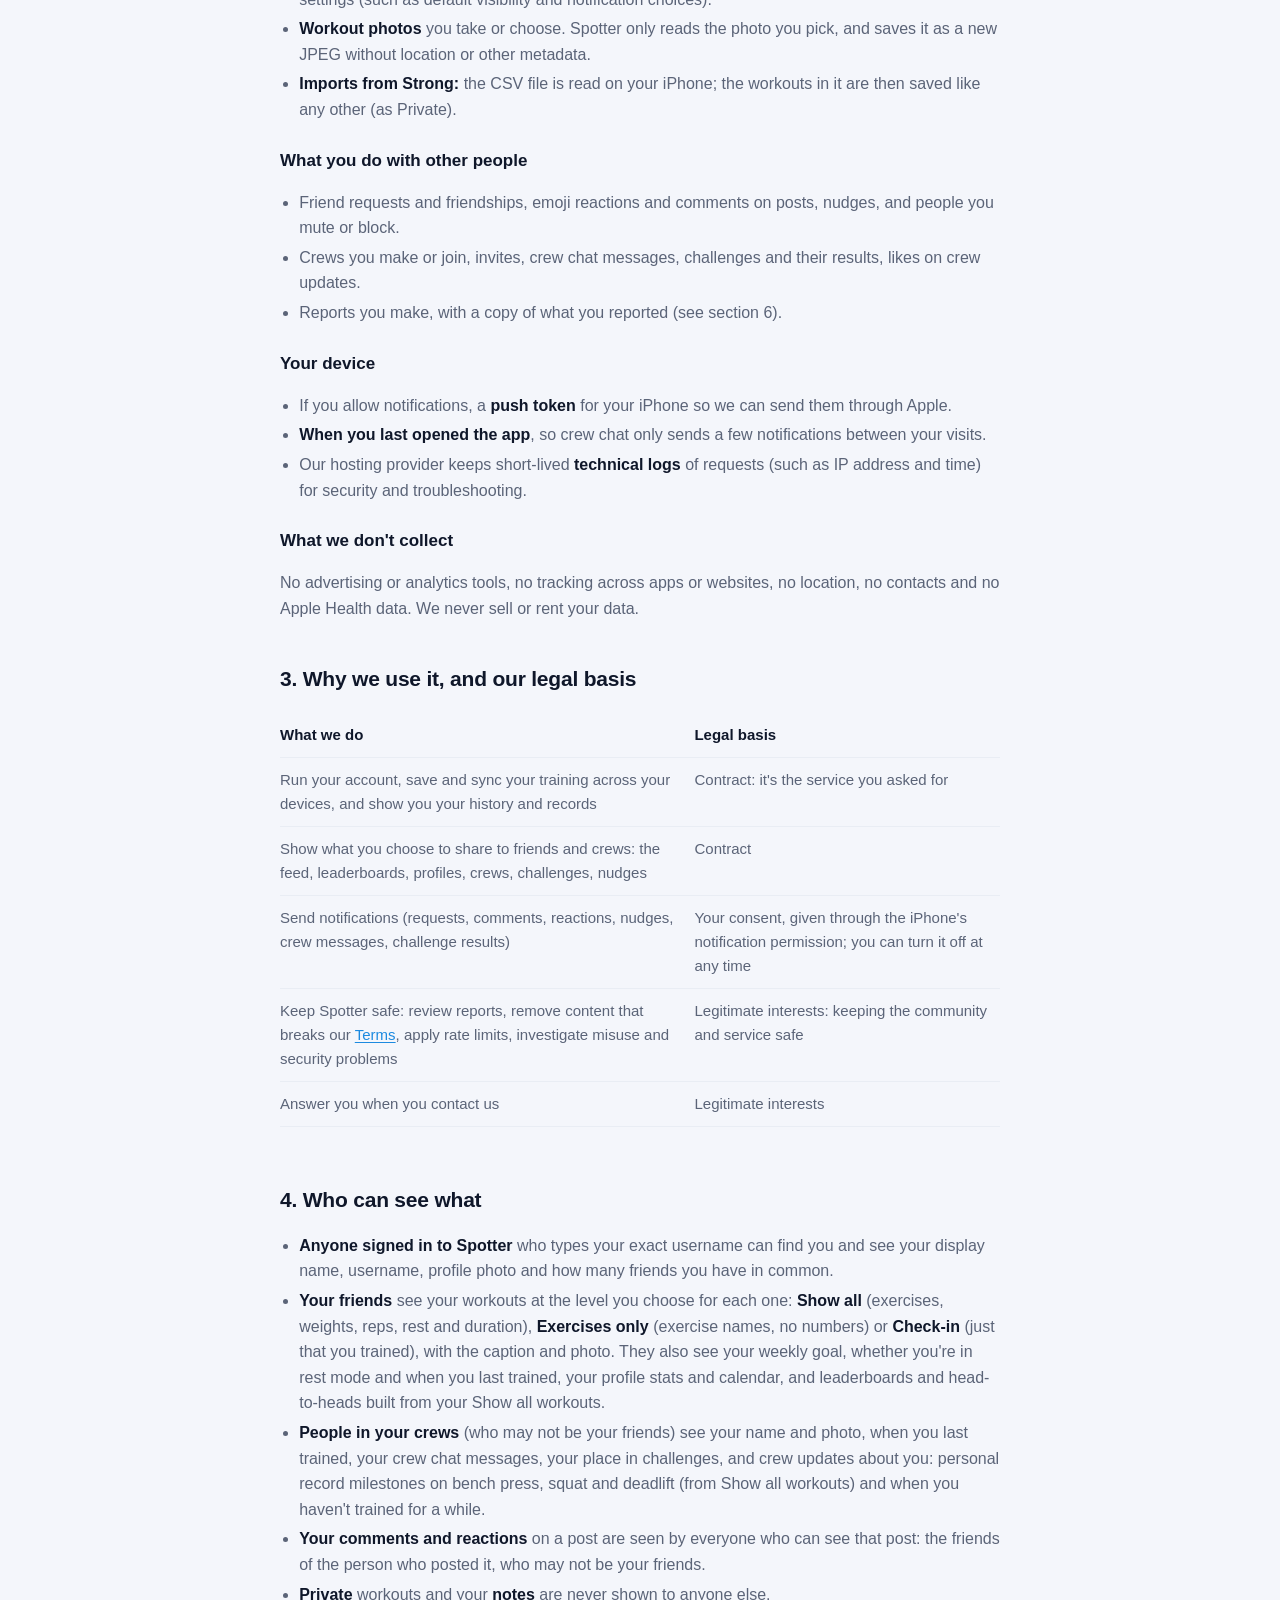
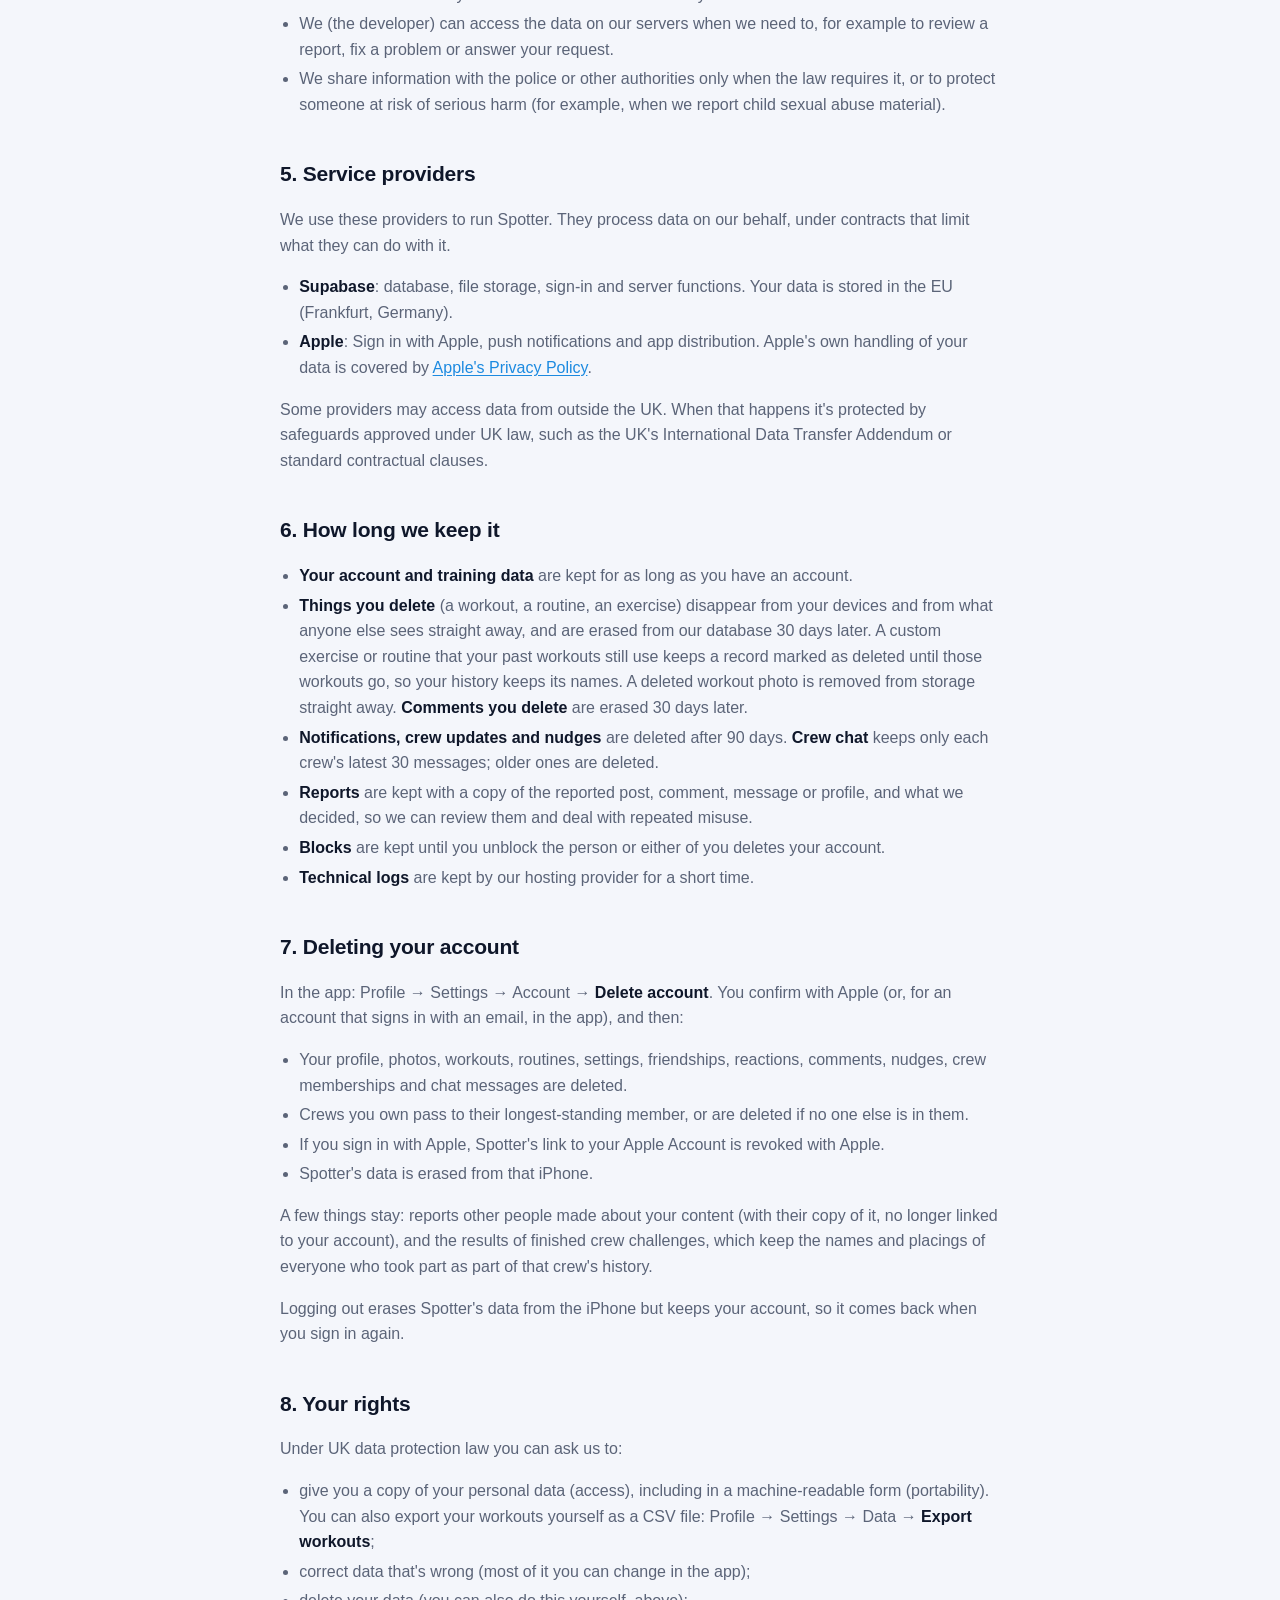
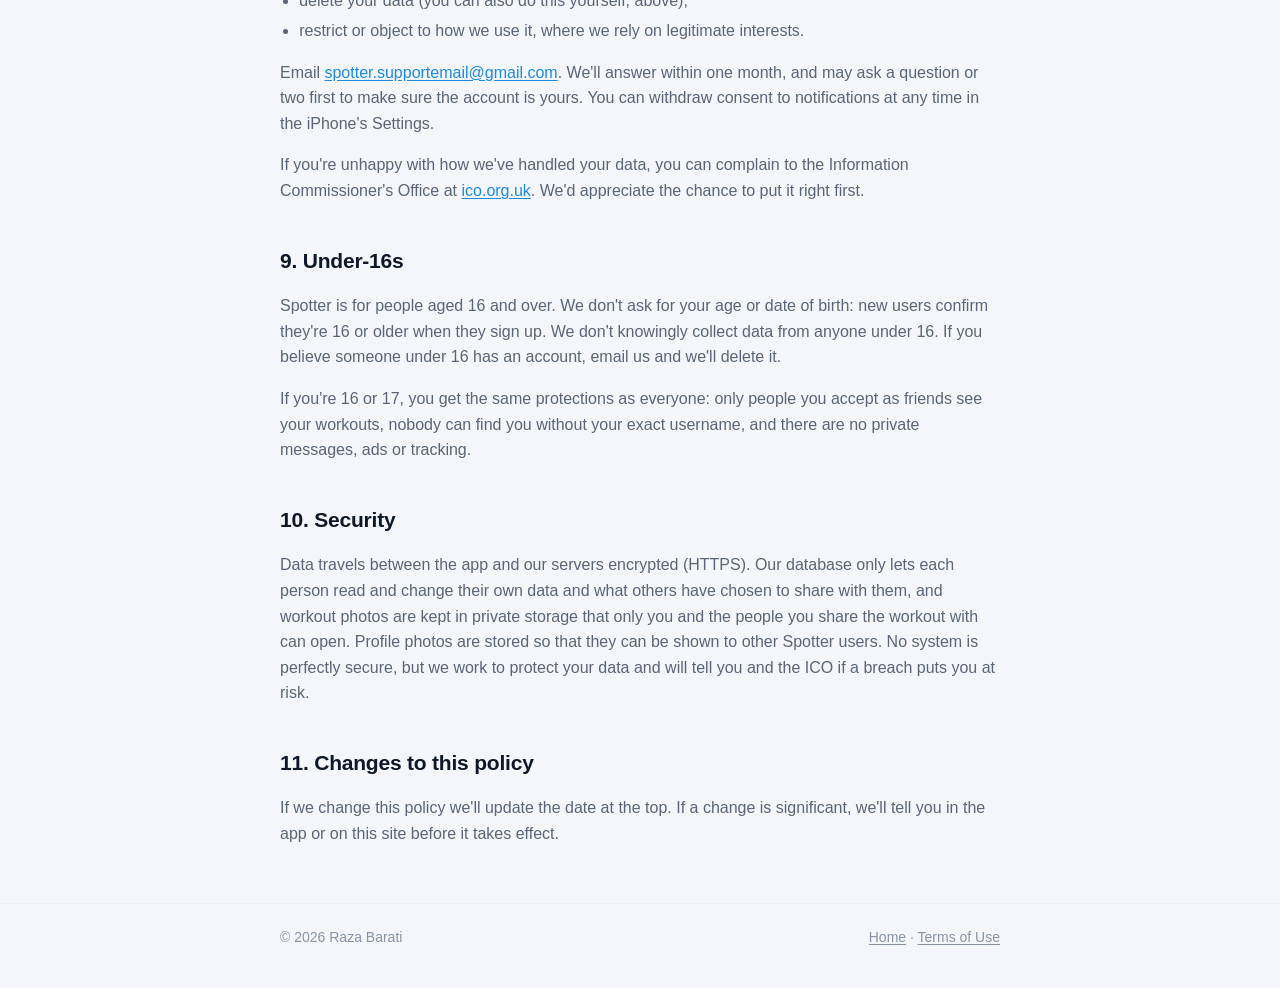
==== commit 662a682b: "update" ====
--- a/privacy.html
+++ b/privacy.html
@@ -74,6 +74,7 @@
     <h3>Your device</h3>
     <ul>
       <li>If you allow notifications, a <strong>push token</strong> for your iPhone so we can send them through Apple.</li>
+      <li><strong>When you last opened the app</strong>, so crew chat only sends a few notifications between your visits.</li>
       <li>Our hosting provider keeps short-lived <strong>technical logs</strong> of requests (such as IP address and time) for security and troubleshooting.</li>
     </ul>
 
